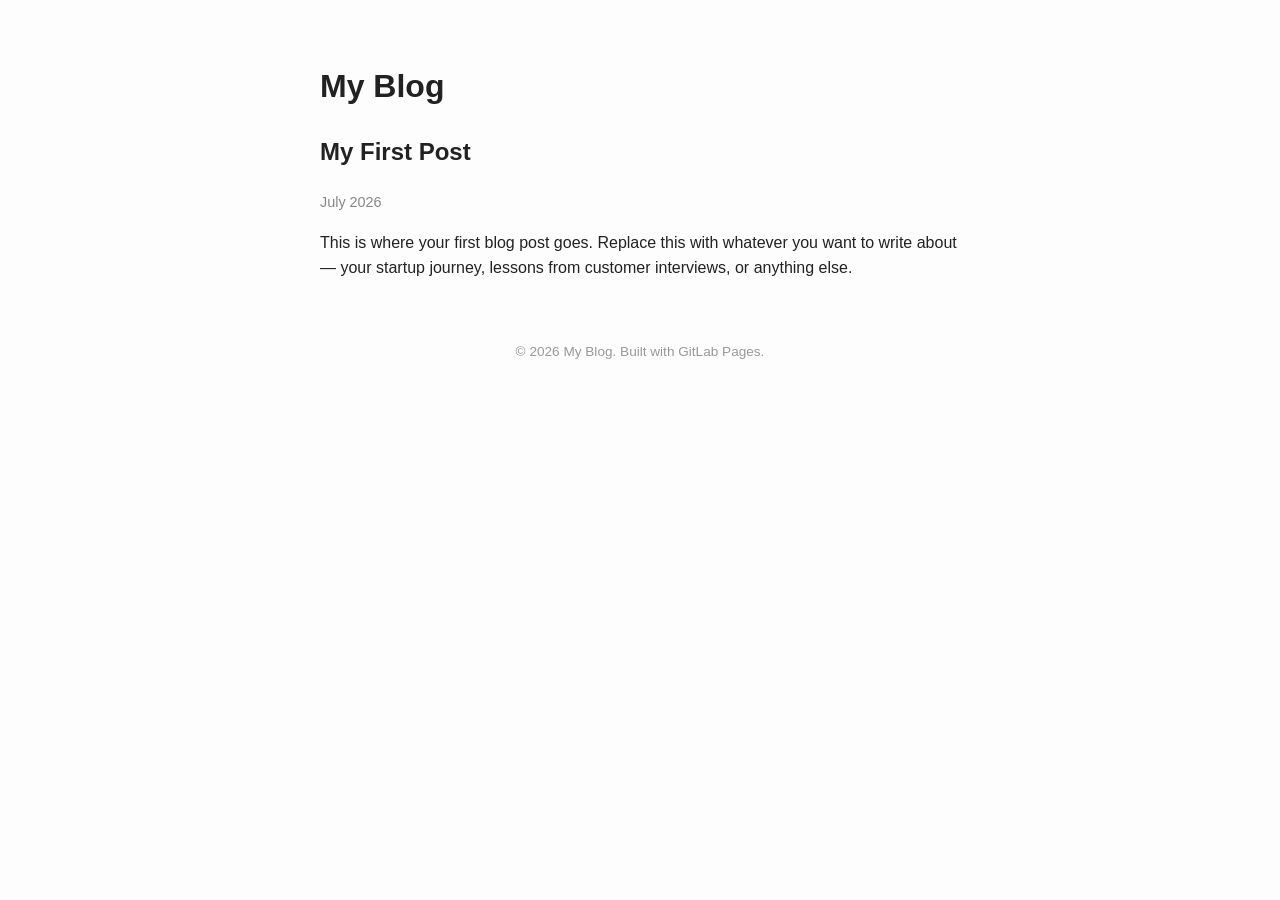
==== public/posts/first-post.html @ 2892c871 "Edit first-post.html" ====
<!DOCTYPE html>
<html lang="en">
<head>
<meta charset="UTF-8">
<meta name="viewport" content="width=device-width, initial-scale=1.0">
<title>My First Post</title>
<link rel="stylesheet" href="../style.css">
</head>
<body>
  <header>
    <h1><a href="../index.html">My Blog</a></h1>
  </header>

  <main>
    <article>
      <h2>My First Post</h2>
      <p class="date">July 2026</p>
      <p>This is where your first blog post goes. Replace this with whatever you want to write about — your startup journey, lessons from customer interviews, or anything else.</p>
    </article>
  </main>

  <footer>
    <p>&copy; 2026 My Blog. Built with GitLab Pages.</p>
  </footer>
</body>
</html>
---- public/style.css ----
* { box-sizing: border-box; }

body {
  font-family: -apple-system, BlinkMacSystemFont, "Segoe UI", sans-serif;
  max-width: 680px;
  margin: 0 auto;
  padding: 40px 20px;
  line-height: 1.6;
  color: #222;
  background: #fdfdfd;
}

header h1 {
  margin-bottom: 4px;
}

header h1 a {
  text-decoration: none;
  color: inherit;
}

header p {
  color: #666;
  margin-top: 0;
}

.post-list {
  list-style: none;
  padding: 0;
}

.post-list li {
  border-bottom: 1px solid #eee;
  padding: 20px 0;
}

.post-list a {
  text-decoration: none;
  color: inherit;
}

.post-list h2 {
  margin: 0 0 4px 0;
}

.date {
  color: #888;
  font-size: 0.9em;
}

footer {
  margin-top: 60px;
  color: #999;
  font-size: 0.85em;
  text-align: center;
}
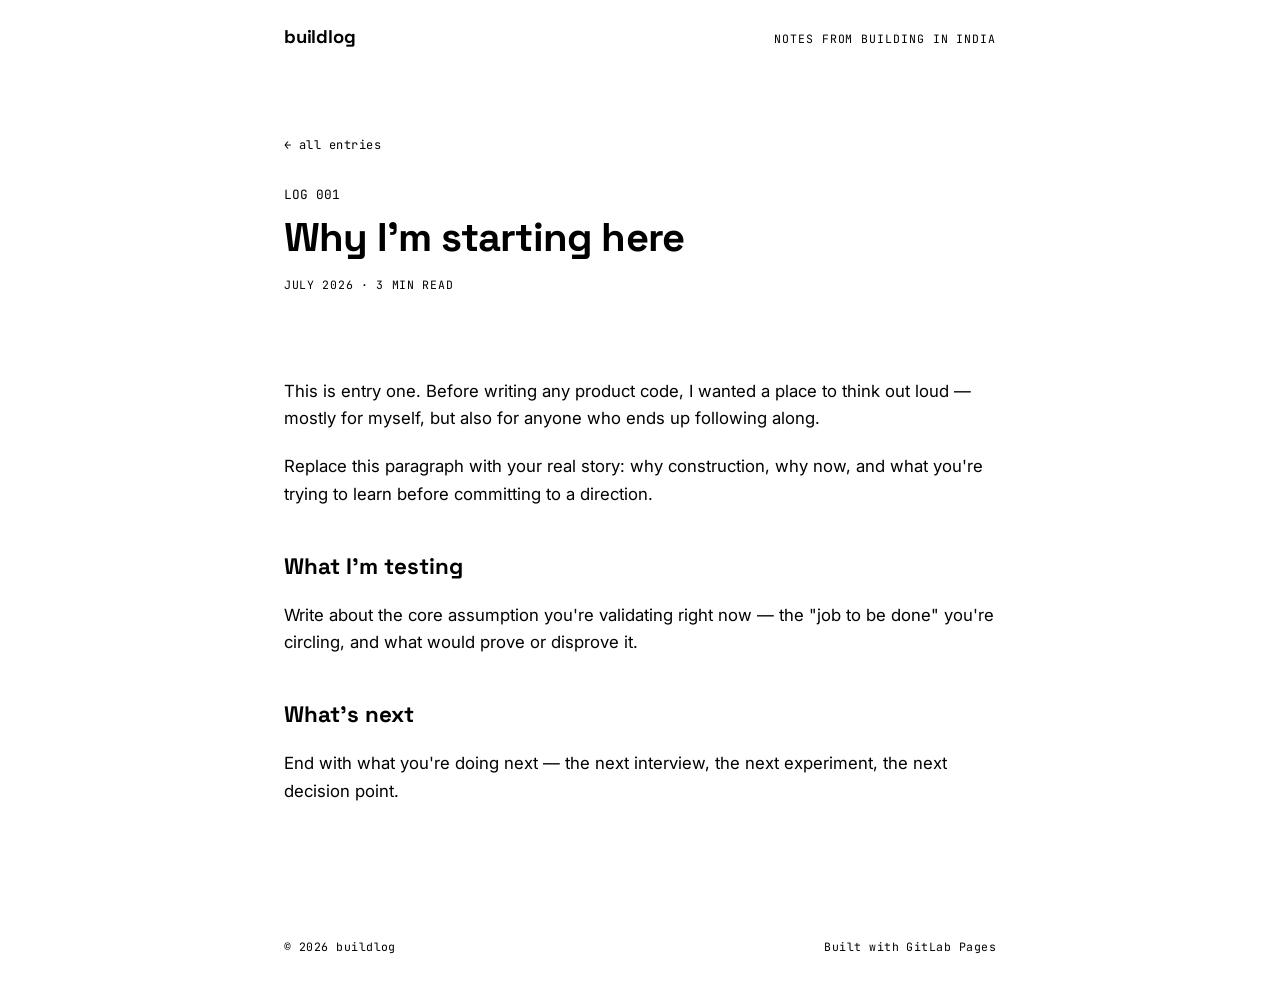
==== commit 6a548abd: "Edit first-post.html" ====
--- a/public/posts/first-post.html
+++ b/public/posts/first-post.html
@@ -1,26 +1,48 @@
-<!DOCTYPE html>
-<html lang="en">
-<head>
-<meta charset="UTF-8">
-<meta name="viewport" content="width=device-width, initial-scale=1.0">
-<title>My First Post</title>
-<link rel="stylesheet" href="../style.css">
-</head>
-<body>
-  <header>
-    <h1><a href="../index.html">My Blog</a></h1>
-  </header>
-
-  <main>
-    <article>
-      <h2>My First Post</h2>
-      <p class="date">July 2026</p>
-      <p>This is where your first blog post goes. Replace this with whatever you want to write about — your startup journey, lessons from customer interviews, or anything else.</p>
-    </article>
-  </main>
-
-  <footer>
-    <p>&copy; 2026 My Blog. Built with GitLab Pages.</p>
-  </footer>
-</body>
-</html>
+<!DOCTYPE html>
+<html lang="en">
+<head>
+<meta charset="UTF-8">
+<meta name="viewport" content="width=device-width, initial-scale=1.0">
+<title>Why I'm starting here — Build Log</title>
+<link rel="preconnect" href="https://fonts.googleapis.com">
+<link href="https://fonts.googleapis.com/css2?family=Space+Grotesk:wght@600;700&family=Inter:wght@400;500&family=JetBrains+Mono:wght@400;500&display=swap" rel="stylesheet">
+<link rel="stylesheet" href="../style.css">
+</head>
+<body>
+
+  <header class="site">
+    <div class="site-bar">
+      <a class="mark" href="../index.html">build<span>log</span></a>
+      <span class="tag">Notes from building in India</span>
+    </div>
+  </header>
+
+  <div class="wrap">
+    <div class="article-head">
+      <a class="back" href="../index.html">&larr; all entries</a>
+      <p class="num">LOG 001</p>
+      <h1>Why I'm starting here</h1>
+      <p class="meta">July 2026 · 3 min read</p>
+    </div>
+
+    <article class="body">
+      <p>This is entry one. Before writing any product code, I wanted a place to think out loud — mostly for myself, but also for anyone who ends up following along.</p>
+      <p>Replace this paragraph with your real story: why construction, why now, and what you're trying to learn before committing to a direction.</p>
+
+      <h2>What I'm testing</h2>
+      <p>Write about the core assumption you're validating right now — the "job to be done" you're circling, and what would prove or disprove it.</p>
+
+      <h2>What's next</h2>
+      <p>End with what you're doing next — the next interview, the next experiment, the next decision point.</p>
+    </article>
+  </div>
+
+  <footer class="site">
+    <div class="wrap">
+      <span>© 2026 buildlog</span>
+      <span>Built with GitLab Pages</span>
+    </div>
+  </footer>
+
+</body>
+</html>
--- a/public/style.css
+++ b/public/style.css
@@ -1,56 +1,222 @@
+root {
+  --bg: #121417;
+  --bg-raised: #191c20;
+  --paper: #e9e6de;
+  --ink: #eae7e0;
+  --ink-dim: #9a9a92;
+  --line: #2a2d31;
+  --signal: #ff6a3d;
+  --blue: #5b9bb0;
+}
+ 
 * { box-sizing: border-box; }
-
+ 
 body {
-  font-family: -apple-system, BlinkMacSystemFont, "Segoe UI", sans-serif;
-  max-width: 680px;
+  margin: 0;
+  background: var(--bg);
+  color: var(--ink);
+  font-family: 'Inter', -apple-system, BlinkMacSystemFont, sans-serif;
+  font-size: 16px;
+  line-height: 1.65;
+  background-image:
+    linear-gradient(var(--line) 1px, transparent 1px),
+    linear-gradient(90deg, var(--line) 1px, transparent 1px);
+  background-size: 40px 40px;
+  background-position: -1px -1px;
+}
+ 
+a { color: inherit; }
+ 
+.wrap {
+  max-width: 760px;
   margin: 0 auto;
-  padding: 40px 20px;
-  line-height: 1.6;
-  color: #222;
-  background: #fdfdfd;
-}
-
-header h1 {
-  margin-bottom: 4px;
-}
-
-header h1 a {
+  padding: 0 24px;
+}
+ 
+/* Header */
+header.site {
+  border-bottom: 1px solid var(--line);
+  background: var(--bg);
+}
+ 
+.site-bar {
+  max-width: 760px;
+  margin: 0 auto;
+  padding: 22px 24px;
+  display: flex;
+  align-items: baseline;
+  justify-content: space-between;
+}
+ 
+.mark {
+  font-family: 'Space Grotesk', sans-serif;
+  font-weight: 700;
+  font-size: 1.15rem;
+  letter-spacing: -0.01em;
+  text-decoration: none;
+  color: var(--ink);
+}
+ 
+.mark span { color: var(--signal); }
+ 
+.tag {
+  font-family: 'JetBrains Mono', monospace;
+  font-size: 0.72rem;
+  color: var(--ink-dim);
+  text-transform: uppercase;
+  letter-spacing: 0.08em;
+}
+ 
+/* Hero */
+.hero {
+  padding: 64px 0 40px;
+  border-bottom: 1px dashed var(--line);
+}
+ 
+.hero .eyebrow {
+  font-family: 'JetBrains Mono', monospace;
+  font-size: 0.75rem;
+  color: var(--signal);
+  text-transform: uppercase;
+  letter-spacing: 0.1em;
+  margin: 0 0 14px;
+}
+ 
+.hero h1 {
+  font-family: 'Space Grotesk', sans-serif;
+  font-size: clamp(2rem, 5vw, 2.9rem);
+  line-height: 1.1;
+  letter-spacing: -0.02em;
+  margin: 0 0 16px;
+}
+ 
+.hero p {
+  color: var(--ink-dim);
+  font-size: 1.05rem;
+  max-width: 46ch;
+  margin: 0;
+}
+ 
+/* Post list */
+.log {
+  padding: 12px 0 80px;
+}
+ 
+.entry {
+  display: grid;
+  grid-template-columns: 64px 1fr;
+  gap: 20px;
+  padding: 28px 0;
+  border-bottom: 1px solid var(--line);
   text-decoration: none;
   color: inherit;
 }
-
-header p {
-  color: #666;
-  margin-top: 0;
-}
-
-.post-list {
-  list-style: none;
-  padding: 0;
-}
-
-.post-list li {
-  border-bottom: 1px solid #eee;
-  padding: 20px 0;
-}
-
-.post-list a {
+ 
+.entry:first-child { padding-top: 32px; }
+ 
+.entry .num {
+  font-family: 'JetBrains Mono', monospace;
+  font-size: 0.8rem;
+  color: var(--blue);
+  padding-top: 4px;
+}
+ 
+.entry h2 {
+  font-family: 'Space Grotesk', sans-serif;
+  font-size: 1.35rem;
+  font-weight: 600;
+  margin: 0 0 8px;
+  letter-spacing: -0.01em;
+}
+ 
+.entry .excerpt {
+  color: var(--ink-dim);
+  font-size: 0.96rem;
+  margin: 0 0 12px;
+  max-width: 56ch;
+}
+ 
+.entry .meta {
+  font-family: 'JetBrains Mono', monospace;
+  font-size: 0.72rem;
+  color: var(--ink-dim);
+  text-transform: uppercase;
+  letter-spacing: 0.06em;
+}
+ 
+.entry:hover h2 { color: var(--signal); }
+ 
+/* Article page */
+.article-head {
+  padding: 56px 0 32px;
+  border-bottom: 1px dashed var(--line);
+}
+ 
+.back {
+  display: inline-block;
+  font-family: 'JetBrains Mono', monospace;
+  font-size: 0.75rem;
+  color: var(--blue);
   text-decoration: none;
-  color: inherit;
-}
-
-.post-list h2 {
-  margin: 0 0 4px 0;
-}
-
-.date {
-  color: #888;
-  font-size: 0.9em;
-}
-
-footer {
-  margin-top: 60px;
-  color: #999;
-  font-size: 0.85em;
-  text-align: center;
-}
+  margin-bottom: 28px;
+  letter-spacing: 0.04em;
+}
+ 
+.back:hover { color: var(--signal); }
+ 
+.article-head .num {
+  font-family: 'JetBrains Mono', monospace;
+  font-size: 0.8rem;
+  color: var(--blue);
+  margin: 0 0 10px;
+}
+ 
+.article-head h1 {
+  font-family: 'Space Grotesk', sans-serif;
+  font-size: clamp(1.8rem, 4.5vw, 2.5rem);
+  line-height: 1.15;
+  letter-spacing: -0.02em;
+  margin: 0 0 14px;
+}
+ 
+.article-head .meta {
+  font-family: 'JetBrains Mono', monospace;
+  font-size: 0.72rem;
+  color: var(--ink-dim);
+  text-transform: uppercase;
+  letter-spacing: 0.06em;
+}
+ 
+article.body {
+  padding: 40px 0 80px;
+  font-size: 1.05rem;
+}
+ 
+article.body p { margin: 0 0 20px; }
+ 
+article.body h2 {
+  font-family: 'Space Grotesk', sans-serif;
+  font-size: 1.4rem;
+  margin: 40px 0 16px;
+}
+ 
+/* Footer */
+footer.site {
+  border-top: 1px solid var(--line);
+  padding: 32px 0;
+}
+ 
+footer.site .wrap {
+  display: flex;
+  align-items: center;
+  justify-content: space-between;
+  font-family: 'JetBrains Mono', monospace;
+  font-size: 0.72rem;
+  color: var(--ink-dim);
+  letter-spacing: 0.04em;
+}
+ 
+@media (max-width: 520px) {
+  .entry { grid-template-columns: 1fr; gap: 6px; }
+  .site-bar { flex-direction: column; align-items: flex-start; gap: 6px; }
+}
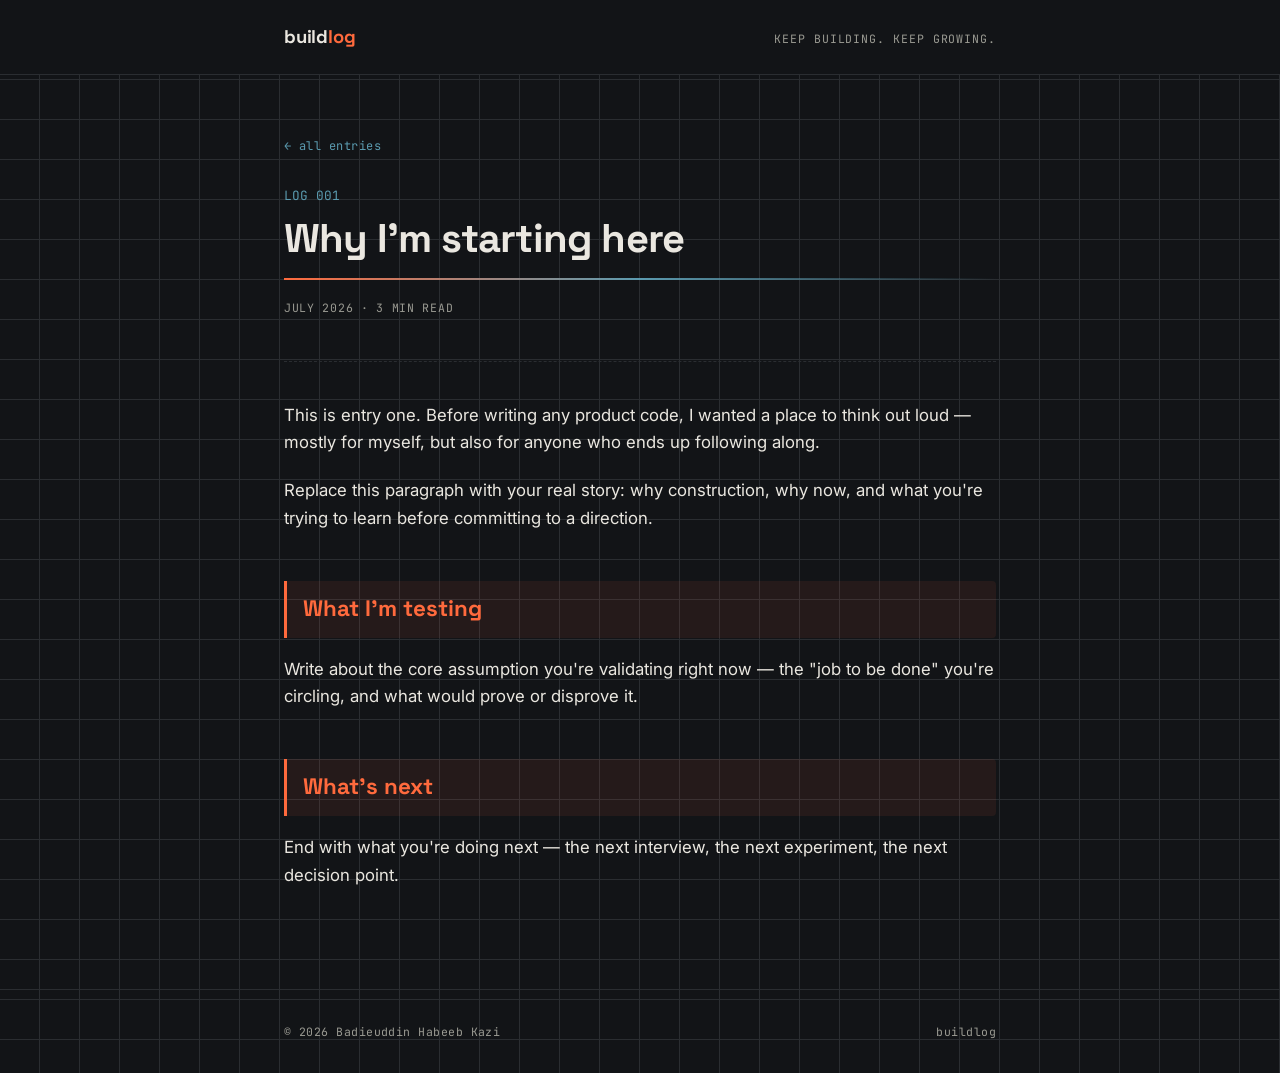
==== commit 352e5cb7: "Edit first-post.html" ====
--- a/public/posts/first-post.html
+++ b/public/posts/first-post.html
@@ -13,7 +13,7 @@
   <header class="site">
     <div class="site-bar">
       <a class="mark" href="../index.html">build<span>log</span></a>
-      <span class="tag">Notes from building in India</span>
+      <span class="tag">Keep Building. Keep Growing.</span>
     </div>
   </header>
 
@@ -39,8 +39,8 @@
 
   <footer class="site">
     <div class="wrap">
-      <span>© 2026 buildlog</span>
-      <span>Built with GitLab Pages</span>
+      <span>© 2026 Badieuddin Habeeb Kazi</span>
+      <span>buildlog</span>
     </div>
   </footer>
 
--- a/public/style.css
+++ b/public/style.css
@@ -1,4 +1,4 @@
-root {
+:root {
   --bg: #121417;
   --bg-raised: #191c20;
   --paper: #e9e6de;
@@ -8,9 +8,9 @@
   --signal: #ff6a3d;
   --blue: #5b9bb0;
 }
- 
+
 * { box-sizing: border-box; }
- 
+
 body {
   margin: 0;
   background: var(--bg);
@@ -24,21 +24,21 @@
   background-size: 40px 40px;
   background-position: -1px -1px;
 }
- 
+
 a { color: inherit; }
- 
+
 .wrap {
   max-width: 760px;
   margin: 0 auto;
   padding: 0 24px;
 }
- 
+
 /* Header */
 header.site {
   border-bottom: 1px solid var(--line);
   background: var(--bg);
 }
- 
+
 .site-bar {
   max-width: 760px;
   margin: 0 auto;
@@ -47,7 +47,7 @@
   align-items: baseline;
   justify-content: space-between;
 }
- 
+
 .mark {
   font-family: 'Space Grotesk', sans-serif;
   font-weight: 700;
@@ -56,9 +56,9 @@
   text-decoration: none;
   color: var(--ink);
 }
- 
+
 .mark span { color: var(--signal); }
- 
+
 .tag {
   font-family: 'JetBrains Mono', monospace;
   font-size: 0.72rem;
@@ -66,13 +66,13 @@
   text-transform: uppercase;
   letter-spacing: 0.08em;
 }
- 
+
 /* Hero */
 .hero {
   padding: 64px 0 40px;
   border-bottom: 1px dashed var(--line);
 }
- 
+
 .hero .eyebrow {
   font-family: 'JetBrains Mono', monospace;
   font-size: 0.75rem;
@@ -81,27 +81,45 @@
   letter-spacing: 0.1em;
   margin: 0 0 14px;
 }
- 
+
 .hero h1 {
   font-family: 'Space Grotesk', sans-serif;
   font-size: clamp(2rem, 5vw, 2.9rem);
   line-height: 1.1;
   letter-spacing: -0.02em;
   margin: 0 0 16px;
-}
- 
+  background: linear-gradient(90deg, var(--ink) 55%, var(--signal) 100%);
+  -webkit-background-clip: text;
+  background-clip: text;
+  -webkit-text-fill-color: transparent;
+}
+
 .hero p {
   color: var(--ink-dim);
   font-size: 1.05rem;
   max-width: 46ch;
   margin: 0;
 }
- 
+
+.hero .byline {
+  font-family: 'JetBrains Mono', monospace;
+  font-size: 0.75rem;
+  color: var(--blue);
+  text-transform: uppercase;
+  letter-spacing: 0.06em;
+  margin: 24px 0 0;
+}
+
+.hero .byline strong {
+  color: var(--ink);
+  font-weight: 500;
+}
+
 /* Post list */
 .log {
   padding: 12px 0 80px;
 }
- 
+
 .entry {
   display: grid;
   grid-template-columns: 64px 1fr;
@@ -111,31 +129,46 @@
   text-decoration: none;
   color: inherit;
 }
- 
+
 .entry:first-child { padding-top: 32px; }
- 
+
 .entry .num {
   font-family: 'JetBrains Mono', monospace;
   font-size: 0.8rem;
   color: var(--blue);
   padding-top: 4px;
 }
- 
+
 .entry h2 {
   font-family: 'Space Grotesk', sans-serif;
   font-size: 1.35rem;
   font-weight: 600;
   margin: 0 0 8px;
   letter-spacing: -0.01em;
-}
- 
+  transition: color 0.2s ease;
+}
+
+.entry .num {
+  position: relative;
+}
+
+.entry .num::after {
+  content: '';
+  position: absolute;
+  left: 0;
+  top: 22px;
+  width: 20px;
+  height: 2px;
+  background: var(--signal);
+}
+
 .entry .excerpt {
   color: var(--ink-dim);
   font-size: 0.96rem;
   margin: 0 0 12px;
   max-width: 56ch;
 }
- 
+
 .entry .meta {
   font-family: 'JetBrains Mono', monospace;
   font-size: 0.72rem;
@@ -143,15 +176,15 @@
   text-transform: uppercase;
   letter-spacing: 0.06em;
 }
- 
+
 .entry:hover h2 { color: var(--signal); }
- 
+
 /* Article page */
 .article-head {
   padding: 56px 0 32px;
   border-bottom: 1px dashed var(--line);
 }
- 
+
 .back {
   display: inline-block;
   font-family: 'JetBrains Mono', monospace;
@@ -161,24 +194,27 @@
   margin-bottom: 28px;
   letter-spacing: 0.04em;
 }
- 
+
 .back:hover { color: var(--signal); }
- 
+
 .article-head .num {
   font-family: 'JetBrains Mono', monospace;
   font-size: 0.8rem;
   color: var(--blue);
   margin: 0 0 10px;
 }
- 
+
 .article-head h1 {
   font-family: 'Space Grotesk', sans-serif;
   font-size: clamp(1.8rem, 4.5vw, 2.5rem);
   line-height: 1.15;
   letter-spacing: -0.02em;
-  margin: 0 0 14px;
-}
- 
+  margin: 0 0 18px;
+  padding-bottom: 16px;
+  border-bottom: 2px solid transparent;
+  border-image: linear-gradient(90deg, var(--signal), var(--blue) 50%, transparent) 1;
+}
+
 .article-head .meta {
   font-family: 'JetBrains Mono', monospace;
   font-size: 0.72rem;
@@ -186,26 +222,31 @@
   text-transform: uppercase;
   letter-spacing: 0.06em;
 }
- 
+
 article.body {
   padding: 40px 0 80px;
   font-size: 1.05rem;
 }
- 
+
 article.body p { margin: 0 0 20px; }
- 
+
 article.body h2 {
   font-family: 'Space Grotesk', sans-serif;
   font-size: 1.4rem;
-  margin: 40px 0 16px;
-}
- 
+  margin: 48px 0 18px;
+  padding: 10px 16px;
+  color: var(--signal);
+  background: rgba(255, 106, 61, 0.08);
+  border-left: 3px solid var(--signal);
+  border-radius: 0 4px 4px 0;
+}
+
 /* Footer */
 footer.site {
   border-top: 1px solid var(--line);
   padding: 32px 0;
 }
- 
+
 footer.site .wrap {
   display: flex;
   align-items: center;
@@ -215,7 +256,7 @@
   color: var(--ink-dim);
   letter-spacing: 0.04em;
 }
- 
+
 @media (max-width: 520px) {
   .entry { grid-template-columns: 1fr; gap: 6px; }
   .site-bar { flex-direction: column; align-items: flex-start; gap: 6px; }
